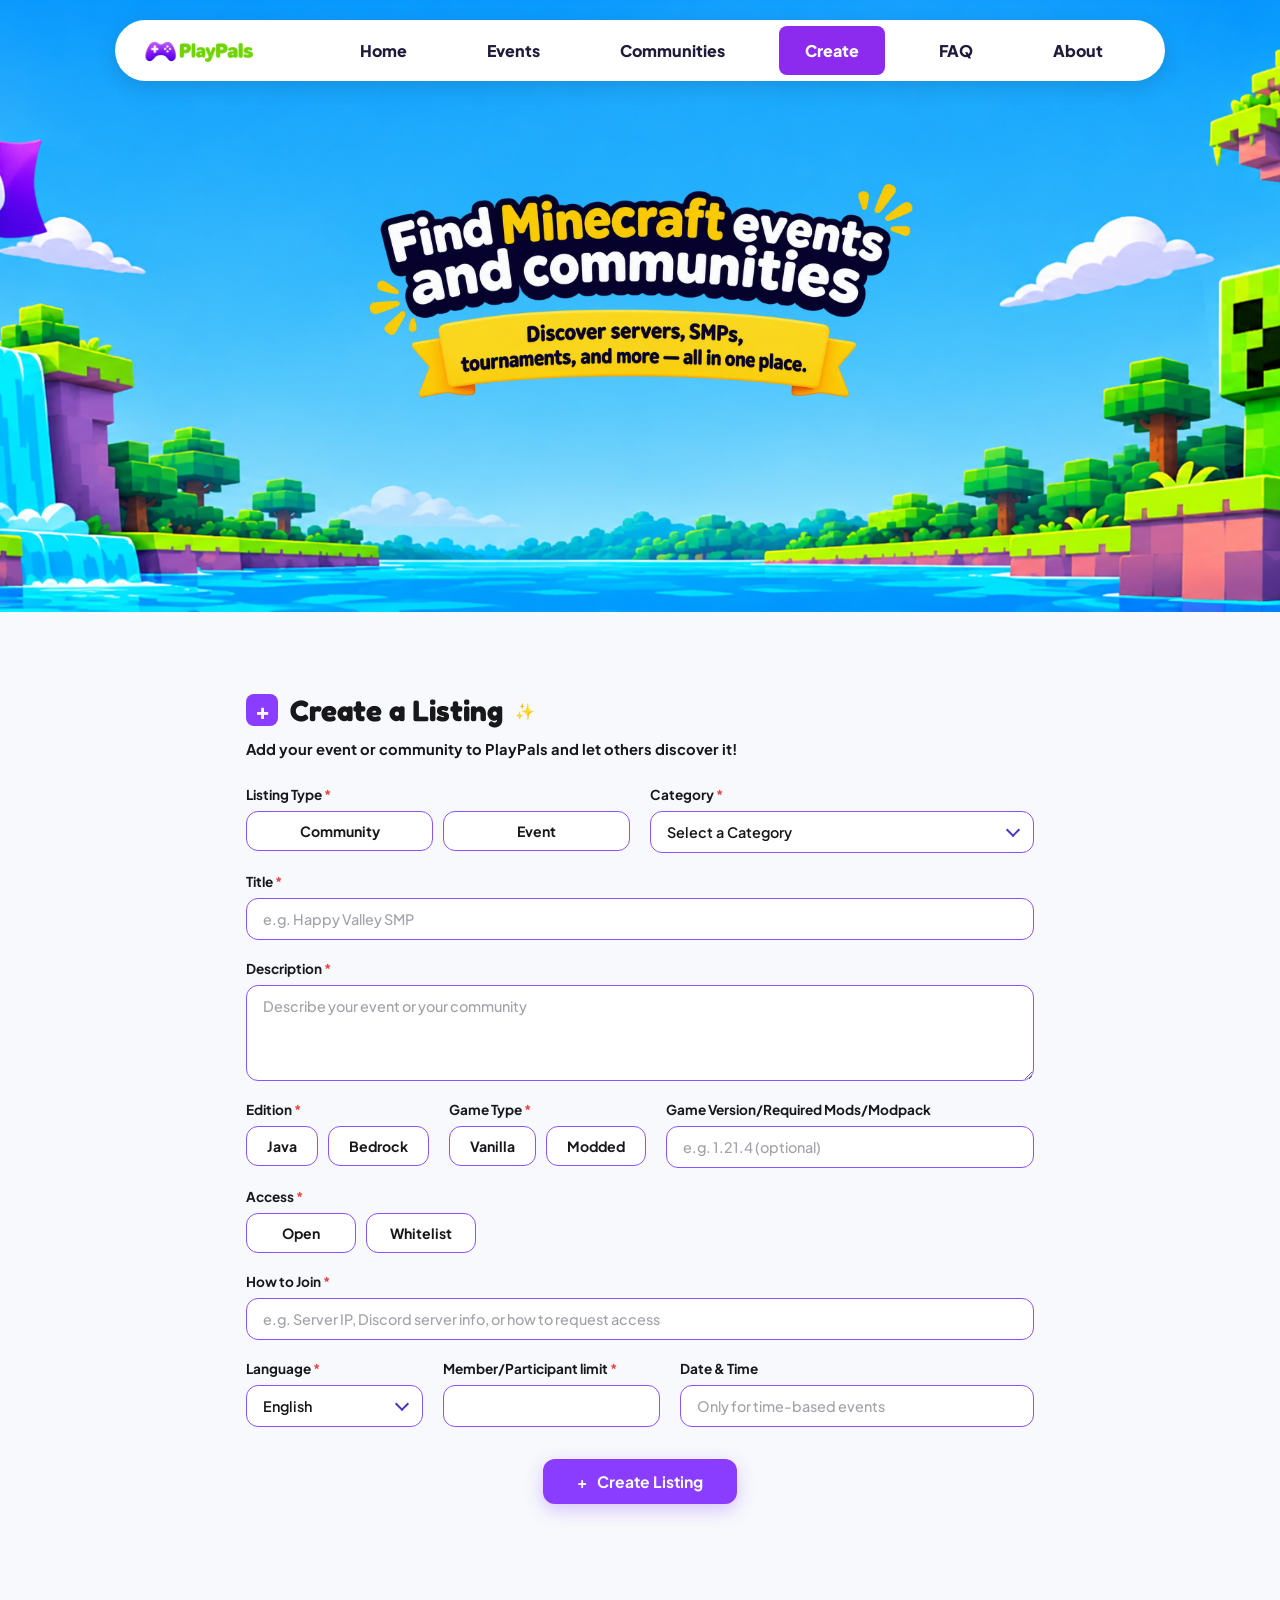
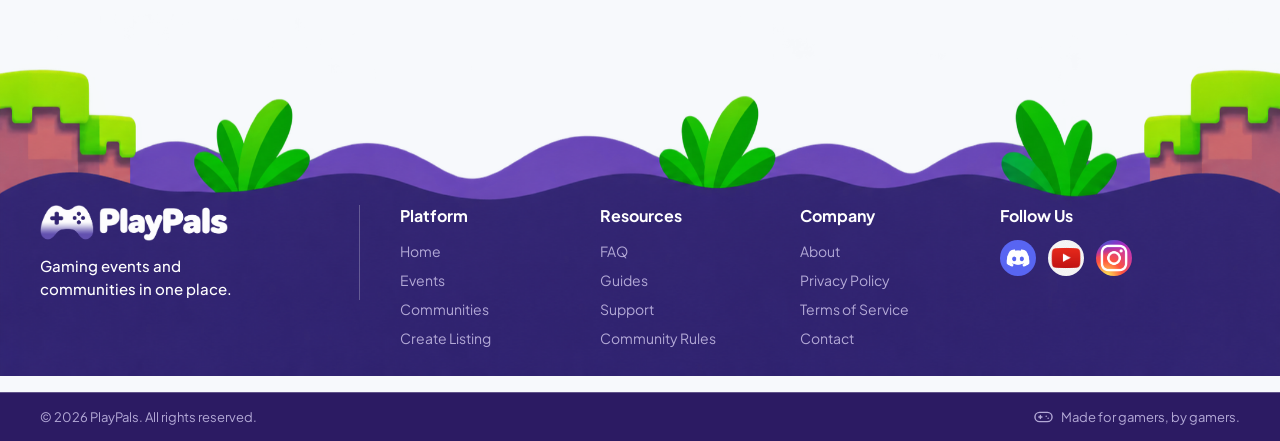
==== create.html @ 7d81fecc "Add create listing page and associated styles - Created new HTML file for listing creation (create.h" ====
<!DOCTYPE html>
<html lang="en">

<head>
    <meta charset="UTF-8" />
    <meta name="viewport" content="width=device-width, initial-scale=1.0" />
    <title>PlayPals - Create a Listing</title>
    <link href="https://fonts.googleapis.com/css2?family=Fredoka:wght@600;700&family=Plus+Jakarta+Sans:wght@400;600;700;800&display=swap"
        rel="stylesheet">
    <link href="style.css" rel="stylesheet">
    <link href="create_style.css" rel="stylesheet">
    <link rel="icon" href="favicon.ico" type="image/x-icon">
</head>

<body>

    <!-- HERO SECTION (Matches index.html structure & assets) -->
    <section class="hero">
        <header>
            <div class="nav-container">
                <div class="logo">
                    <a href="index.html">
                        <img src="Images/mainlogo.png" alt="PlayPals Home">
                    </a>
                </div>
                <nav>
                    <ul>
                        <li><a href="index.html">Home</a></li>
                        <li><a href="events.html">Events</a></li>
                        <li><a href="communities.html">Communities</a></li>
                        <li class="active"><a href="create.html">Create</a></li>
                        <li><a href="faq.html">FAQ</a></li>
                        <li><a href="about.html">About</a></li>
                    </ul>
                </nav>
            </div>
        </header>

        <div class="hero-content">
            <img src="Images/herobanner_title_combined.png" alt="Find Minecraft events and communities"
                class="hero-title-img">
        </div>
    </section>

    <!-- MAIN FORM CONTAINER -->
    <main class="container">
        <section class="create-listing-section" id="form">
            <div class="create-header">
                <div class="create-title-group">
                    <span class="plus-badge">+</span>
                    <h2>Create a Listing</h2>
                    <span class="sparkle-accent" aria-hidden="true">✨</span>
                </div>
                <p>Add your event or community to PlayPals and let others discover it!</p>
            </div>

            <form id="create-listing-form" class="listing-form">
                <!-- Row 1: Listing Type & Category -->
                <div class="form-row two-col">
                    <div class="form-group">
                        <label>Listing Type <span class="required">*</span></label>
                        <div class="pill-group full-width">
                            <label class="pill-radio">
                                <input type="radio" name="listingType" value="Community" required>
                                <span>Community</span>
                            </label>
                            <label class="pill-radio">
                                <input type="radio" name="listingType" value="Event">
                                <span>Event</span>
                            </label>
                        </div>
                    </div>

                    <div class="form-group">
                        <label for="category">Category <span class="required">*</span></label>
                        <div class="select-wrapper">
                            <select id="category" name="category" required>
                                <option value="" disabled selected>Select a Category</option>
                                <option value="Survival">Survival (SMP)</option>
                                <option value="Creative">Creative</option>
                                <option value="PvP">PvP / Tournament</option>
                                <option value="Mini Games">Mini Games</option>
                                <option value="Roleplay">Roleplay</option>
                            </select>
                        </div>
                    </div>
                </div>

                <!-- Row 2: Title -->
                <div class="form-group">
                    <label for="title">Title <span class="required">*</span></label>
                    <input type="text" id="title" name="title" placeholder="e.g. Happy Valley SMP" required>
                </div>

                <!-- Row 3: Description -->
                <div class="form-group">
                    <label for="description">Description <span class="required">*</span></label>
                    <textarea id="description" name="description" rows="4"
                        placeholder="Describe your event or your community" required></textarea>
                </div>

                <!-- Row 4: Edition, Game Type, Game Version -->
                <div class="form-row three-col">
                    <div class="form-group">
                        <label>Edition <span class="required">*</span></label>
                        <div class="pill-group">
                            <label class="pill-radio">
                                <input type="radio" name="edition" value="Java" required>
                                <span>Java</span>
                            </label>
                            <label class="pill-radio">
                                <input type="radio" name="edition" value="Bedrock">
                                <span>Bedrock</span>
                            </label>
                        </div>
                    </div>

                    <div class="form-group">
                        <label>Game Type <span class="required">*</span></label>
                        <div class="pill-group">
                            <label class="pill-radio">
                                <input type="radio" name="gameType" value="Vanilla" required>
                                <span>Vanilla</span>
                            </label>
                            <label class="pill-radio">
                                <input type="radio" name="gameType" value="Modded">
                                <span>Modded</span>
                            </label>
                        </div>
                    </div>

                    <div class="form-group">
                        <label for="version">Game Version/Required Mods/Modpack</label>
                        <input type="text" id="version" name="version" placeholder="e.g. 1.21.4 (optional)">
                    </div>
                </div>

                <!-- Row 5: Access -->
                <div class="form-group">
                    <label>Access <span class="required">*</span></label>
                    <div class="pill-group">
                        <label class="pill-radio medium">
                            <input type="radio" name="access" value="Open" required>
                            <span>Open</span>
                        </label>
                        <label class="pill-radio medium">
                            <input type="radio" name="access" value="Whitelist">
                            <span>Whitelist</span>
                        </label>
                    </div>
                </div>

                <!-- Row 6: How to Join -->
                <div class="form-group">
                    <label for="howToJoin">How to Join <span class="required">*</span></label>
                    <input type="text" id="howToJoin" name="howToJoin"
                        placeholder="e.g. Server IP, Discord server info, or how to request access" required>
                </div>

                <!-- Row 7: Language, Member Limit, Date & Time -->
                <div class="form-row bottom-three-col">
                    <div class="form-group">
                        <label for="language">Language <span class="required">*</span></label>
                        <div class="select-wrapper">
                            <select id="language" name="language" required>
                                <option value="English" selected>English</option>
                                <option value="Finnish">Finnish</option>
                                <option value="Spanish">Spanish</option>
                                <option value="German">German</option>
                                <option value="French">French</option>
                            </select>
                        </div>
                    </div>

                    <div class="form-group">
                        <label for="memberLimit">Member/Participant limit <span class="required">*</span></label>
                        <input type="number" id="memberLimit" name="memberLimit" min="1" required>
                    </div>

                    <div class="form-group">
                        <label for="dateTime">Date &amp; Time</label>
                        <input type="text" id="dateTime" name="dateTime" placeholder="Only for time-based events">
                    </div>
                </div>

                <!-- Submit Button -->
                <div class="submit-row">
                    <button type="submit" class="btn-create-submit">
                        <span>+</span> Create Listing
                    </button>
                </div>
            </form>
        </section>
    </main>

    <footer>
        <div class="footer-content">
            <div class="footer-brand">
                <div class="logo">
                    <img src="Images/logo_footer.png" alt="PlayPals Home">
                </div>
                <h3>Gaming events and<br>communities in one place.</h3>
            </div>

            <div class="footer-column">
                <h5>Platform</h5>
                <ul>
                    <li><a href="index.html">Home</a></li>
                    <li><a href="events.html">Events</a></li>
                    <li><a href="communities.html">Communities</a></li>
                    <li><a href="create.html">Create Listing</a></li>
                </ul>
            </div>

            <div class="footer-column">
                <h5>Resources</h5>
                <ul>
                    <li><a href="faq.html">FAQ</a></li>
                    <li><a href="#">Guides</a></li>
                    <li><a href="#">Support</a></li>
                    <li><a href="#">Community Rules</a></li>
                </ul>
            </div>

            <div class="footer-column">
                <h5>Company</h5>
                <ul>
                    <li><a href="about.html">About</a></li>
                    <li><a href="#">Privacy Policy</a></li>
                    <li><a href="#">Terms of Service</a></li>
                    <li><a href="#">Contact</a></li>
                </ul>
            </div>

            <div class="footer-column">
                <h5>Follow Us</h5>
                <div class="social-links">
                    <a href="#" class="footer_link_icons"><img src="Images/discordicon.png" alt="discord icon"></a>
                    <a href="#" class="footer_link_icons"><img src="Images/yt.png" alt="yt icon"></a>
                    <a href="#" class="footer_link_icons"><img src="Images/igicon.png" alt="IG icon"></a>
                </div>
            </div>
        </div>

        <div class="subfooter">
            <div class="subfooter-content">
                <span>&copy; 2026 PlayPals. All rights reserved.</span>
                <span>Made for gamers, by gamers.</span>
            </div>
        </div>
    </footer>

</body>

</html>
---- style.css ----
:root {
        --purple-primary: #8C2bee;
        --purple-dark: #631baf;
        --purple-footer: #2b1d5c;
        --purple-subfooter: #1e1344;
        --green-primary: #76cf00;
        --green-dark: #5fa800;
        --yellow-badge: #f7a81b;
        --text-main: #2c3038;
        --text-muted: #667085;
        --bg-light: #f7f9fc;
    }

    * {
        box-sizing: border-box;
        margin: 0;
        padding: 0;
        font-family: 'Plus Jakarta Sans', sans-serif;
    }

    body {
        background-color: var(--bg-light);
        color: var(--text-main);
    }

    a {
        text-decoration: none;
        color: inherit;
    }

    /* HEADER & NAV */
    header {
        background: transparent;
        padding: 20px 20px 0;
        display: flex;
        justify-content: center;
        position: relative;
        z-index: 100;
    }

    .nav-container {
        background: #ffffff;
        width: 100%;
        max-width: 1050px;
        padding: 6px 36px 6px 28px;
        border-radius: 50px;
        /* Creates the white pill shape */
        display: flex;
        align-items: center;
        justify-content: space-between;
        box-shadow: 0 6px 20px rgba(0, 0, 0, 0.12);
    }

    .logo img {
        height: 38px;
        width: auto;
        display: block;
    }

    nav ul {
        display: flex;
        list-style: none;
        gap: 28px;
        align-items: center;
        margin: 0;
        padding: 0;
    }

    nav a {
        display: inline-block;
        font-weight: 800;
        font-size: 16px;
        color: #1f1b38;
        padding: 14px 26px;
        border-radius: 8px;
        /* Slightly rounded corners for the active box */
        transition: all 0.2s ease;
    }

    nav li.active a,
    nav a:hover {
        background: #8c2bee;
        color: #ffffff;
    }

    /* Adjust top padding of .hero since header is now inside it */
    .hero {
        background: url('Images/herobanner_short.png') no-repeat center bottom / cover;
        min-height: clamp(500px, 68vh, 660px);
        padding: 0 20px 160px;
        text-align: center;
        position: relative;
        overflow: hidden;
        box-sizing: border-box;
    }



    .hero-content {
        max-width: 800px;
        margin: 0 auto;
        padding-top: 100px;
        /* Increase or decrease this single value to move the title & buttons up/down */
        display: flex;
        flex-direction: column;
        align-items: center;
        position: relative;
        z-index: 2;
    }

    .hero-title-img {
        width: 100%;
        max-width: 560px;
        /* Controls the size of the title graphic */
        height: auto;
        display: block;
        margin-bottom: 24px;
        /* Space between the yellow ribbon and the buttons */
    }

    .hero-content img {
        width: 100%;
        /* Fills the 36x36 container */
        height: 100%;
        object-fit: cover;
        /* Use 'contain' if the PNG already has transparent padding */
        display: block;
    }

    .hero h1 {
        font-size: 48px;
        font-weight: 800;
        color: #ffffff;
        text-shadow: 0 4px 0 rgba(0, 0, 0, 0.2), 0 0 10px rgba(0, 0, 0, 0.1);
        margin-bottom: 12px;
        letter-spacing: -0.5px;
    }



    .hero-buttons {
        display: flex;
        justify-content: center;
        gap: 16px;
    }

    .btn {
        padding: 14px 28px;
        border-radius: 25px;
        font-weight: 700;
        font-size: 15px;
        color: white;
        cursor: pointer;
        display: inline-flex;
        align-items: center;
        gap: 8px;
        border: none;
        box-shadow: 0 4px 0 rgba(0, 0, 0, 0.15);
        transition: transform 0.1s;
    }

    .btn:active {
        transform: translateY(2px);
    }

    .btn-purple {
        background: var(--purple-primary);
        box-shadow: 0 4px 0 var(--purple-dark);
    }

    .btn-green {
        background: var(--green-primary);
        box-shadow: 0 4px 0 var(--green-dark);
    }

    /* MAIN CONTAINER */
    .container {
        max-width: 1200px;
        margin: 0 auto;
        padding: 40px 20px;
    }

    .section-title {
        margin-bottom: 30px;
        display: flex;
        flex-direction: row;
        justify-content: space-between;
        /* Pushes h2 to the left and p to the right */
        align-items: center;
        /* Aligns them vertically in the center */
        width: 100%;
    }

    .section-title h2 {
        font-size: 32px;
        font-weight: 800;
        display: inline-flex;
        align-items: center;
        gap: 10px;
        margin: 0;

    }

    /* Centers the "How it works" title without affecting "Featured" */
    .section-title.center {
        justify-content: center;
        text-align: center;
    }

    .section-title.center img {
        height: 55px;
        /* Adjust between 36px and 48px to match your desired title size */
        width: auto;
        display: block;
        mix-blend-mode: multiply;
        /* Blends the JPEG's light background seamlessly into your page background */
    }

    .steps-grid {
        display: flex !important;
        flex-direction: row;
        justify-content: center;
        align-items: center;
        gap: 12px;
        flex-wrap: nowrap;
    }

    .step-card {
        background: white;
        border-radius: 16px;
        padding: 20px;
        display: flex;
        align-items: center;
        gap: 14px;
        box-shadow: 0 4px 15px rgba(0, 0, 0, 0.03);
        flex: 1;
        /* Makes all 3 cards share equal width */
        min-width: 0;
        /* Prevents long text from forcing a card to wrap */
    }

    .section-title p {
        color: var(--text-muted);
        font-weight: 600;
        margin: 0;
        text-align: right;
        /* Keeps text aligned cleanly to the right */
    }

    /* CARDS GRID */
    .cards-grid {
        display: grid;
        grid-template-columns: repeat(auto-fit, minmax(260px, 1fr));
        gap: 20px;
        margin-bottom: 50px;
    }

    .card {
        background: white;
        border-radius: 16px;
        overflow: hidden;
        box-shadow: 0 4px 15px rgba(0, 0, 0, 0.05);
        display: flex;
        flex-direction: column;
    }

    .card-banner {
        height: 140px;
        position: relative;
        background-size: cover;
        background-position: center;
        display: flex;
        align-items: center;
        justify-content: center;
    }

    .card-banner.creative {
        background: linear-gradient(rgba(0, 0, 0, 0.25), rgba(0, 0, 0, 0.25)),
            url('Images/creative.png') no-repeat center center / cover;
    }

    .card-banner.pvp {
        background: linear-gradient(rgba(0, 0, 0, 0.25), rgba(0, 0, 0, 0.25)),
            url('Images/pvp.png') no-repeat center center / cover;
    }

    .card-banner.survival {
        background: linear-gradient(rgba(0, 0, 0, 0.25), rgba(0, 0, 0, 0.25)),
            url('Images/smp.png') no-repeat center center / cover;
    }

    .card-banner.minigames {
        background: linear-gradient(rgba(0, 0, 0, 0.25), rgba(0, 0, 0, 0.25)),
            url('Images/parkour.png') no-repeat center center / cover;
    }

    .card-tag {
        position: absolute;
        top: 12px;
        left: 12px;
        background: white;
        padding: 4px 12px;
        border-radius: 12px;
        font-size: 12px;
        font-weight: 700;
        display: flex;
        align-items: center;
        gap: 6px;
    }

    .tag-community {
        color: var(--green-primary);
    }

    .tag-event {
        color: var(--purple-primary);
    }

    .banner-title {
        color: white;
        font-size: 24px;
        font-weight: 800;
        text-shadow: 0 2px 4px rgba(0, 0, 0, 0.5);
    }

    .card-body {
        padding: 20px;
        flex: 1;
    }

    .card-title {
        font-size: 16px;
        font-weight: 700;
        margin-bottom: 12px;
    }

    .card-details {
        list-style: none;
        font-size: 13px;
        color: var(--text-muted);
        margin-bottom: 20px;
    }

    .card-details li {
        margin-bottom: 6px;
        display: flex;
        align-items: center;
        gap: 8px;
    }

    .card-btn {
        width: 100%;
        padding: 10px;
        border: none;
        border-radius: 10px;
        font-weight: 700;
        color: white;
        cursor: pointer;
        text-align: center;
    }

    /* CATEGORY CARDS */
    .category-grid {
        display: grid;
        grid-template-columns: repeat(auto-fit, minmax(300px, 1fr));
        gap: 20px;
        margin-bottom: 60px;
    }

    .category-card {
        padding: 24px;
        border-radius: 20px;
        display: flex;
        align-items: center;
        justify-content: space-between;
    }

    .category-card.purple {
        background: #f3e8ff;
    }

    .category-card.green {
        background: #e8f8d9;
    }

    .category-info h3 {
        font-size: 24px;
        font-weight: 800;
    }

    .category-info.purple h3 {
        color: var(--purple-primary);
    }

    .category-info.green h3 {
        color: var(--green-dark);
    }

    .category-info p {
        font-size: 13px;
        color: var(--text-muted);
        margin-top: 4px;
    }

    .arrow-btn {
        width: 44px;
        height: 44px;
        border-radius: 50%;
        background: #fdb813;
        display: flex;
        align-items: center;
        justify-content: center;
        color: white;
        font-size: 20px;
        font-weight: 800;
        box-shadow: 0 3px 0 #d99b00;
    }

    /* HOW IT WORKS */
    .how-it-works {
        margin-bottom: 80px;
    }

    .steps-grid {
        display: grid;
        grid-template-columns: repeat(auto-fit, minmax(250px, 1fr));
        gap: 20px;
        align-items: center;
    }

    .step-card {
        background: white;
        border-radius: 16px;
        padding: 24px;
        display: flex;
        align-items: center;
        gap: 16px;
        box-shadow: 0 4px 15px rgba(0, 0, 0, 0.03);
    }

    .step-icon {
        width: 50px;
        height: 50px;
        border-radius: 12px;
        display: flex;
        align-items: center;
        justify-content: center;
        font-size: 24px;
        flex-shrink: 0;
    }

    .step-icon.yellow {
        background: #fff3d1;
        color: #f7a81b;
    }

    .step-icon.purple {
        background: #f3e8ff;
        color: var(--purple-primary);
    }

    .step-icon.green {
        background: #e8f8d9;
        color: var(--green-primary);
    }

    .step-text h4 {
        font-size: 18px;
        font-weight: 800;
        margin-bottom: 4px;
    }

    .step-text p {
        font-size: 13px;
        color: var(--text-muted);
    }


    /* footer */
    footer {
        background-color: transparent;
        background-image: url('Images/footer.png');
        background-repeat: no-repeat;
        background-position: center -14vw;
        background-size: 100% auto;
        color: white;
        padding-top: clamp(90px, 14vw, 1500px); 
    }

    .footer-content {
        background-color: rgba(57, 44, 108, 0.0);
        max-width: 100%;
        margin: 0 auto;
        padding: 12px max(20px, calc((100% - 1200px) / 2)) 36px;
        display: grid;
        grid-template-columns: 2fr repeat(3, 1fr) 1.5fr;
        gap: 40px;
        align-items: start;
    }

    .footer-brand {
        border-right: 1px solid rgba(255, 255, 255, 0.25);
        padding-right: 24px;
    }

    .footer-brand .logo {
        margin-bottom: 14px;
    }

    .footer-brand .logo img {
        height: 36px;
        width: auto;
        display: block;
    }

    .footer-brand h3 {
        color: #ffffff;
        font-size: 15px;
        font-weight: 500;
        line-height: 1.5;
        margin: 0;
    }

    .footer-column h5 {
        font-size: 16px;
        font-weight: 700;
        margin-bottom: 14px;
        color: #ffffff;
    }

    .footer-column ul {
        list-style: none;
        padding: 0;
        margin: 0;
    }

    .footer-column li {
        margin-bottom: 8px;
    }

    .footer-column a {
        color: #b3a9d6;
        font-size: 14px;
        text-decoration: none;
        transition: color 0.2s;
    }

    .footer-column a:hover {
        color: #ffffff;
    }

    .social-links {
        display: flex;
        gap: 12px;
        align-items: center;
    }

    .footer_link_icons {
        width: 36px;
        height: 36px;
        border-radius: 50%;
        display: flex;
        align-items: center;
        justify-content: center;
        overflow: hidden;
        transition: transform 0.2s ease, opacity 0.2s ease;
    }

    .footer_link_icons:hover {
        transform: translateY(-2px);
        opacity: 0.9;
    }

    .footer_link_icons img {
        width: 100%;
        height: 100%;
        object-fit: cover;
        display: block;
    }

    .subfooter {
        background-color: #2c1b63;
        padding: 16px 20px;
        font-size: 13px;
        color: #b3a9d6;
        border-top: 1px solid rgba(255, 255, 255, 0.25);
    }

    .subfooter-content {
        max-width: 1200px;
        margin: 0 auto;
        display: flex;
        justify-content: space-between;
        align-items: center;
        flex-wrap: wrap;
        gap: 12px;
    }

    .subfooter-content span:last-child {
        display: inline-flex;
        align-items: center;
        gap: 8px;
    }

    .subfooter-content span:last-child::before {
        content: "";
        width: 20px;
        height: 14px;
        display: inline-block;
        background-repeat: no-repeat;
        background-position: center;
        background-size: contain;
        background-image: url("data:image/svg+xml,%3Csvg xmlns='http://www.w3.org/2000/svg' viewBox='0 0 24 18' fill='none' stroke='%23b3a9d6' stroke-width='1.8' stroke-linecap='round' stroke-linejoin='round'%3E%3Crect x='1' y='3' width='22' height='12' rx='6'/%3E%3Cpath d='M6 9h4M8 7v4'/%3E%3Ccircle cx='15.5' cy='8' r='1' fill='%23b3a9d6' stroke='none'/%3E%3Ccircle cx='18' cy='10.5' r='1' fill='%23b3a9d6' stroke='none'/%3E%3C/svg%3E");
    }

    /* Responsive adjustments */
    @media (max-width: 768px) {
        footer {
            background-size: 160% auto;
            background-position: center -18vw;
            padding-top: 24vw;
        }

        .footer-content {
            grid-template-columns: 1fr 1fr;
            gap: 28px;
        }

        .footer-brand {
            grid-column: 1 / -1;
            border-right: none;
            border-bottom: 1px solid rgba(255, 255, 255, 0.25);
            padding-right: 0;
            padding-bottom: 20px;
        }
    }

    @media (max-width: 480px) {
        .footer-content {
            grid-template-columns: 1fr;
        }
    }
---- create_style.css ----
.create-listing-section {
    max-width: 820px;
    margin: 40px auto 70px;
    padding: 0 16px;
}

.create-header {
    display: flex;
    align-items: center;
    justify-content: space-between;
    flex-wrap: wrap;
    gap: 12px;
    margin-bottom: 28px;
}

.create-title-group {
    display: flex;
    align-items: center;
    gap: 12px;
}

.plus-badge {
    width: 32px;
    height: 32px;
    border-radius: 8px;
    background-color: #8b3dff;
    color: #ffffff;
    font-size: 1.4rem;
    font-weight: 800;
    display: inline-flex;
    align-items: center;
    justify-content: center;
    line-height: 1;
}

.create-title-group h2 {
    font-family: 'Fredoka', 'Plus Jakarta Sans', sans-serif;
    font-size: 1.85rem;
    font-weight: 700;
    color: #18181b;
    margin: 0;
}

.create-header p {
    font-size: 0.92rem;
    font-weight: 700;
    color: #18181b;
    margin: 0;
}

.listing-form {
    display: flex;
    flex-direction: column;
    gap: 20px;
}

.form-row {
    display: grid;
    gap: 20px;
}

.form-row.two-col {
    grid-template-columns: 1fr 1fr;
}

.form-row.three-col {
    grid-template-columns: auto auto 1fr;
}

.form-row.bottom-three-col {
    grid-template-columns: 0.9fr 1.1fr 1.8fr;
}

.form-group {
    display: flex;
    flex-direction: column;
    gap: 8px;
}

.form-group > label {
    font-size: 0.85rem;
    font-weight: 700;
    color: #18181b;
}

.required {
    color: #ef4444;
}

/* Text Inputs, Textarea & Selects */
.listing-form input[type="text"],
.listing-form input[type="number"],
.listing-form textarea,
.listing-form select {
    width: 100%;
    padding: 11px 16px;
    border: 1.5px solid #8c52ff;
    border-radius: 12px;
    font-family: 'Plus Jakarta Sans', sans-serif;
    font-size: 0.9rem;
    font-weight: 600;
    color: #18181b;
    background-color: #ffffff;
    outline: none;
    box-sizing: border-box;
    transition: border-color 0.2s, box-shadow 0.2s;
}

.listing-form input::placeholder,
.listing-form textarea::placeholder {
    color: #a1a1aa;
    font-weight: 500;
}

.listing-form input:focus,
.listing-form textarea:focus,
.listing-form select:focus {
    border-color: #7c3aed;
    box-shadow: 0 0 0 3px rgba(139, 61, 255, 0.16);
}

.listing-form textarea {
    resize: vertical;
    min-height: 95px;
}

/* Custom Select Arrow */
.select-wrapper {
    position: relative;
}

.select-wrapper select {
    appearance: none;
    padding-right: 40px;
    cursor: pointer;
}

.select-wrapper::after {
    content: "";
    position: absolute;
    right: 16px;
    top: 50%;
    width: 8px;
    height: 8px;
    border-right: 2.5px solid #4338ca;
    border-bottom: 2.5px solid #4338ca;
    transform: translateY(-70%) rotate(45deg);
    pointer-events: none;
}

/* Pill Radio Buttons */
.pill-group {
    display: flex;
    gap: 10px;
}

.pill-group.full-width {
    display: grid;
    grid-template-columns: 1fr 1fr;
}

.pill-radio {
    cursor: pointer;
}

.pill-radio input[type="radio"] {
    position: absolute;
    opacity: 0;
    pointer-events: none;
}

.pill-radio span {
    display: flex;
    align-items: center;
    justify-content: center;
    padding: 10px 20px;
    border: 1.5px solid #8c52ff;
    border-radius: 12px;
    font-size: 0.88rem;
    font-weight: 700;
    color: #18181b;
    background-color: #ffffff;
    transition: all 0.15s ease;
    user-select: none;
}

.pill-radio.medium span {
    min-width: 110px;
}

.pill-radio input[type="radio"]:checked + span {
    background-color: #8b3dff;
    border-color: #8b3dff;
    color: #ffffff;
}

.pill-radio:hover span {
    background-color: #f5f3ff;
}

.pill-radio input[type="radio"]:checked:hover + span {
    background-color: #7928f5;
}

/* Submit Button */
.submit-row {
    display: flex;
    justify-content: center;
    margin-top: 12px;
}

.btn-create-submit {
    display: inline-flex;
    align-items: center;
    gap: 10px;
    background-color: #8b3dff;
    color: #ffffff;
    border: none;
    border-radius: 12px;
    padding: 13px 34px;
    font-family: 'Plus Jakarta Sans', sans-serif;
    font-size: 0.98rem;
    font-weight: 700;
    cursor: pointer;
    box-shadow: 0 6px 18px rgba(139, 61, 255, 0.28);
    transition: background-color 0.2s, transform 0.15s;
}

.btn-create-submit:hover {
    background-color: #7725f2;
    transform: translateY(-2px);
}

/* Responsive Stacking */
@media (max-width: 768px) {
    .form-row.two-col,
    .form-row.three-col,
    .form-row.bottom-three-col {
        grid-template-columns: 1fr;
    }
}
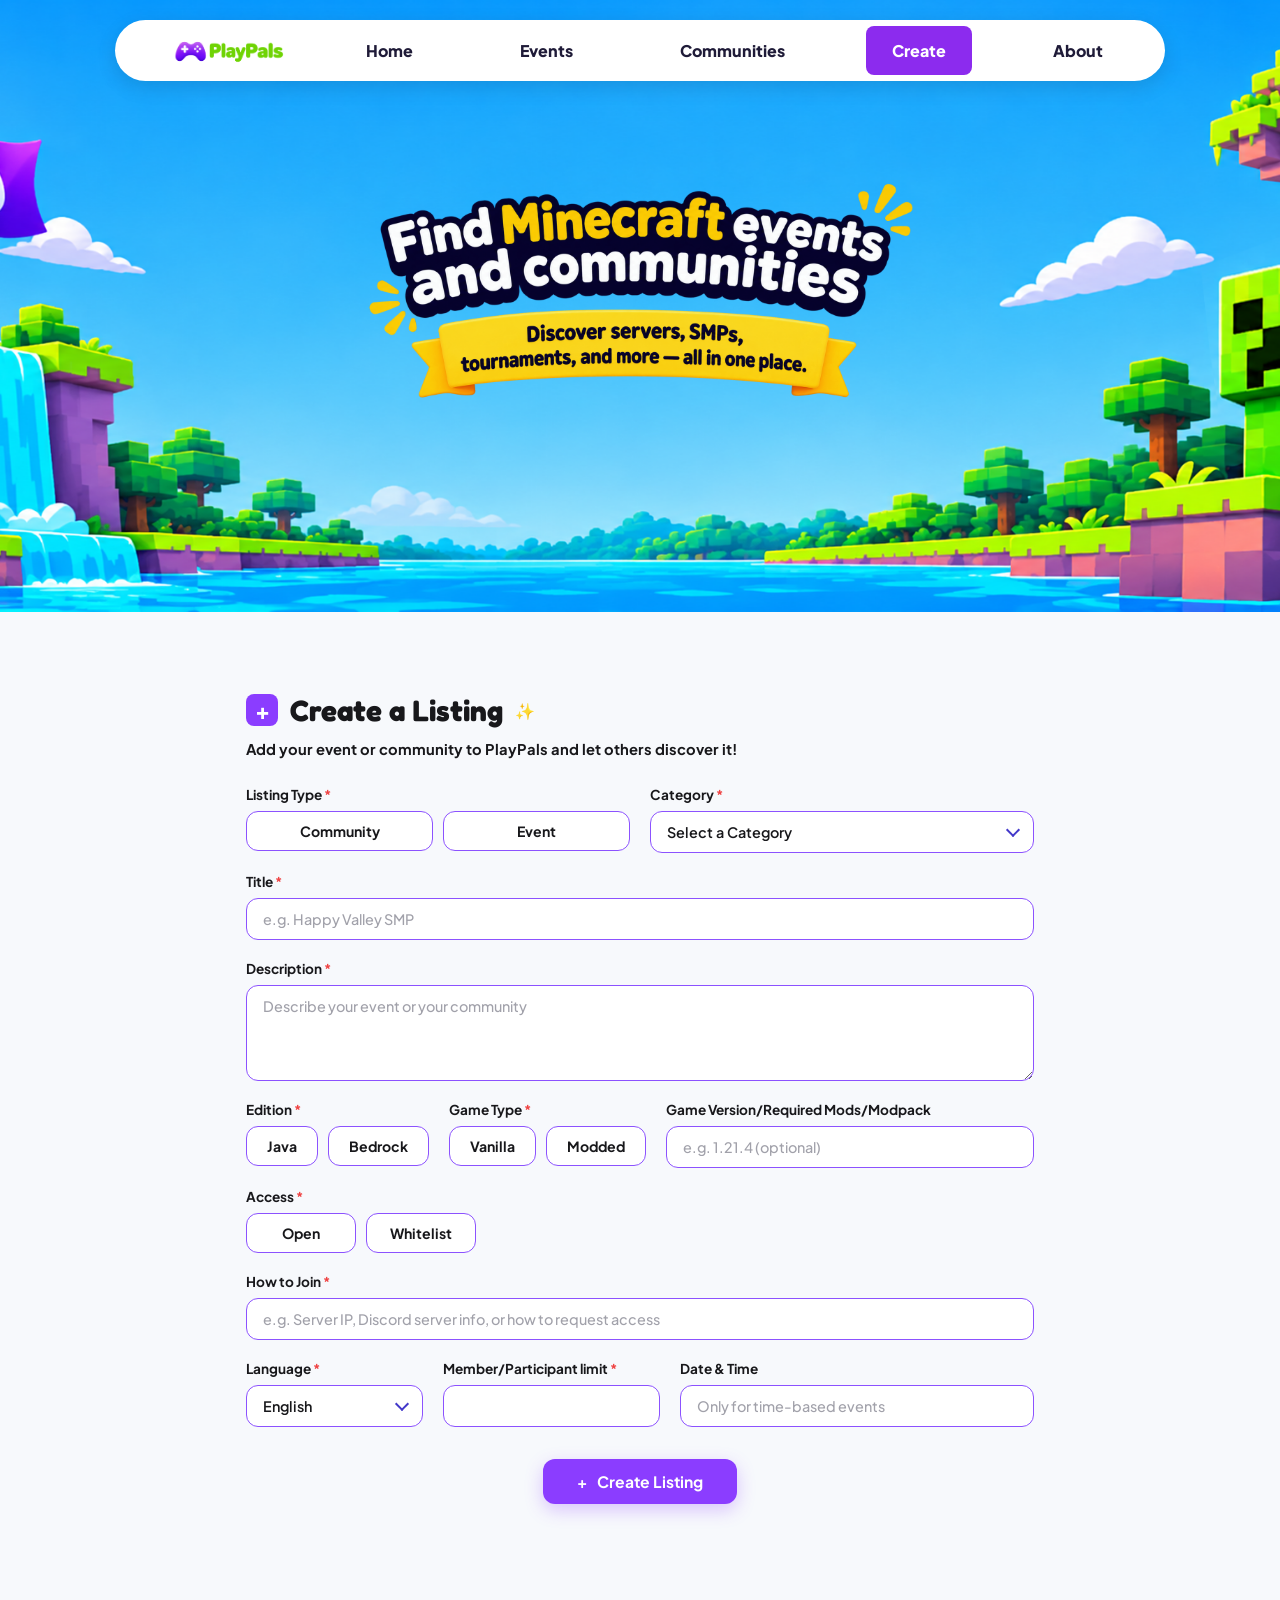
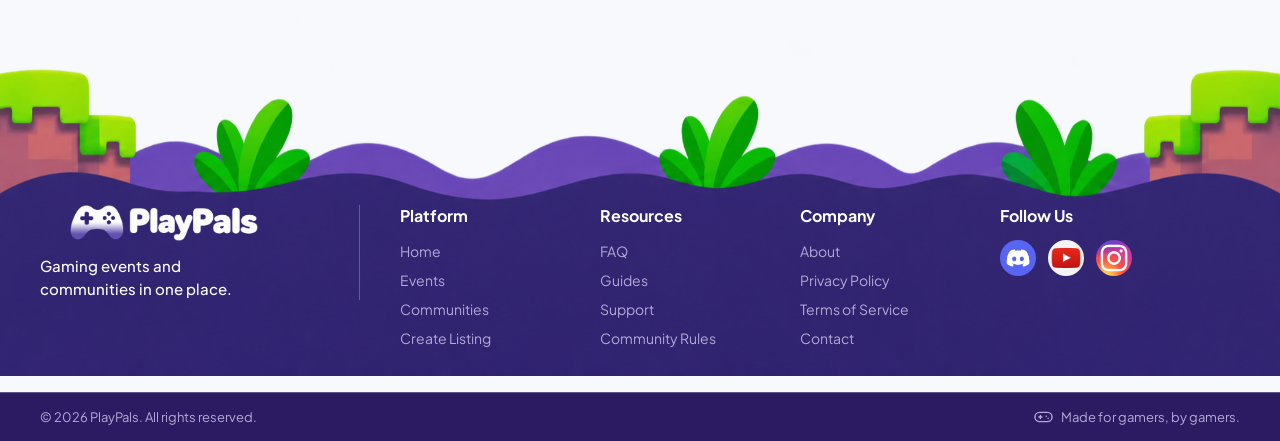
==== commit 9691265e: "Remove FAQ link from navigation in create.html and update TODO comment in index.html for clarity" ====
--- a/create.html
+++ b/create.html
@@ -29,7 +29,6 @@
                         <li><a href="events.html">Events</a></li>
                         <li><a href="communities.html">Communities</a></li>
                         <li class="active"><a href="create.html">Create</a></li>
-                        <li><a href="faq.html">FAQ</a></li>
                         <li><a href="about.html">About</a></li>
                     </ul>
                 </nav>
--- a/style.css
+++ b/style.css
@@ -52,6 +52,7 @@
     }
 
     .logo img {
+        padding-left: 30px;
         height: 38px;
         width: auto;
         display: block;
@@ -60,7 +61,7 @@
     nav ul {
         display: flex;
         list-style: none;
-        gap: 28px;
+        gap: 55px;
         align-items: center;
         margin: 0;
         padding: 0;
